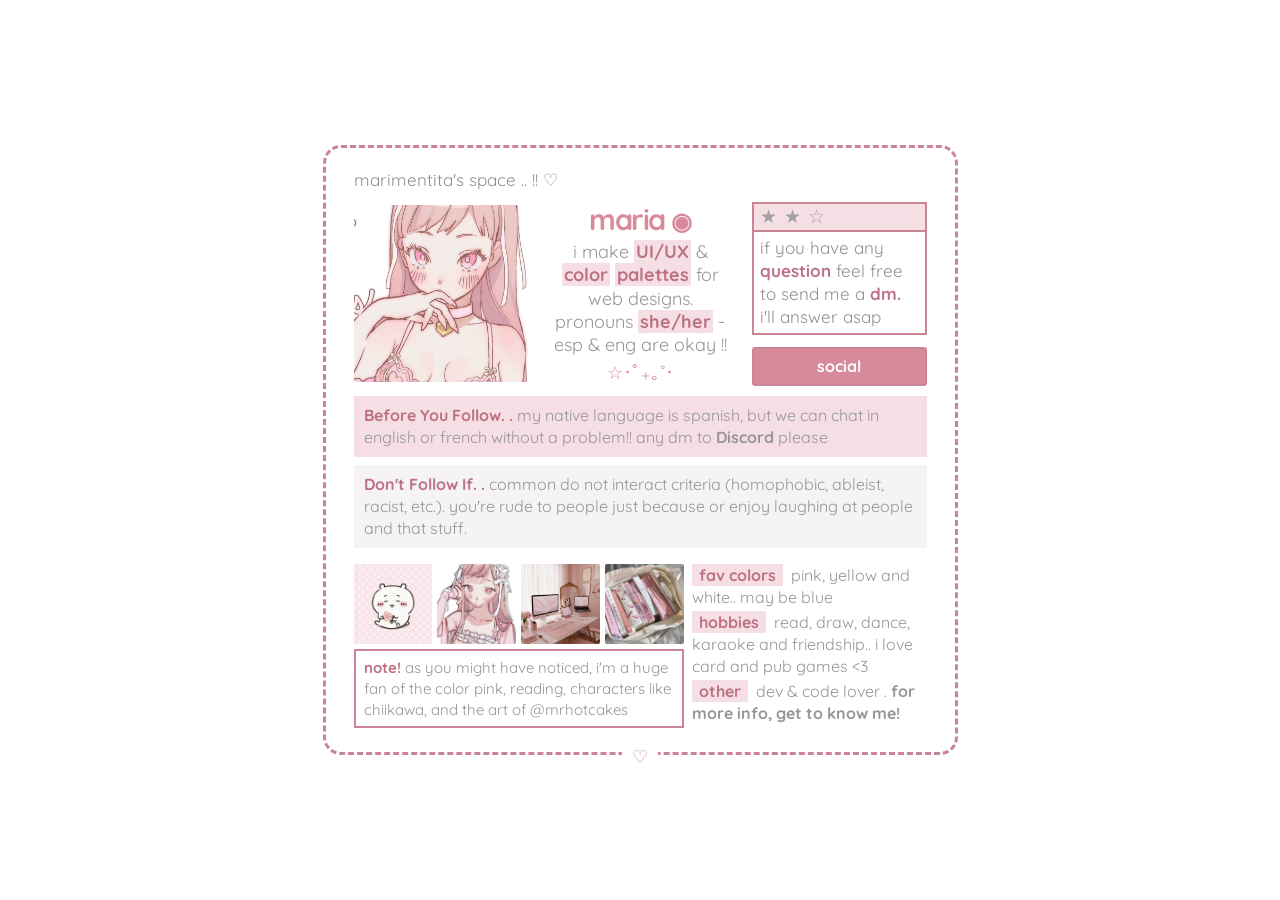
==== index.html @ 7410a906 "Add files via upload" ====
<!DOCTYPE html>
<html lang="es">
<head>
  <meta charset="UTF-8">
  <meta name="viewport" content="width=device-width, initial-scale=1.0">

  <title>maria's space</title>

  <link
    href="https://cdn.jsdelivr.net/npm/bootstrap@5.3.3/dist/css/bootstrap.min.css"
    rel="stylesheet"
  >

  <link
    rel="stylesheet"
    href="https://cdn.jsdelivr.net/npm/bootstrap-icons@1.11.3/font/bootstrap-icons.min.css"
  >

  <link
    rel="stylesheet"
    href="https://cdnjs.cloudflare.com/ajax/libs/font-awesome/6.5.2/css/all.min.css"
  >

  <link rel="preconnect" href="https://fonts.googleapis.com">
  <link rel="preconnect" href="https://fonts.gstatic.com" crossorigin>

  <link
    href="https://fonts.googleapis.com/css2?family=Quicksand:wght@400;500;600;700&display=swap"
    rel="stylesheet"
  >

  <link rel="stylesheet" href="style.css">
</head>

<body>

  <main class="page-wrapper">

    <section class="profile-card">

      <div class="page-title">
        marimentita's space .. !! ♡
      </div>

      <div class="row align-items-center g-4 intro-section">

        <div class="col-md-4">

          <img
            class="main-photo"
            src="img/1-img.jpg"
            alt="marimentita"
          >

        </div>


        <div class="col-md-4 text-center">

          <h1 class="username">
            maria <span>◉</span>
          </h1>

          <div class="intro-text">

            i make <strong>UI/UX</strong> & 
            <strong>color</strong> <strong>palettes</strong> for web designs.<br>
            pronouns <strong>she/her</strong> -<br>
            esp & eng are okay !!

          </div>

          <div class="symbols">
            ☆･ﾟ₊｡˚･
          </div>

        </div>


        <!-- CAJA -->
        <div class="col-md-4">

          <div class="question-box">

            <div class="stars">
              ★ ★ ☆
            </div>

            <div class="question-content">

              if you have any<br>
              <strong>question</strong> feel free<br>
              to send me a <strong>dm.</strong><br>
              i'll answer asap

            </div>

          </div>


          <a href="social.html" class="social-button">
            social
          </a>

        </div>

      </div>


      <div class="info-box light-pink">

        <span class="label">
          Before You Follow. .
        </span>

        my native language is spanish, but we can chat in 
        english or french without a problem!! any dm to <strong>Discord</strong> please

      </div>


      <div class="info-box gray-pink">

        <span class="label">
          Don't Follow If. .
        </span>

        common do not interact criteria
        (homophobic, ableist, racist, etc.). you're rude to people
        just because or enjoy laughing at people and that stuff.

      </div>


      <div class="row bottom-section g-2">

        <div class="col-lg-7">

          <div class="gallery">

            <img
              src="img/2-img.jpg"
              alt="chiikawa"
            >

            <img
              src="img/3-img.jpg"
              alt="mrhotcakes"
            >

            <img
              src="img/4-img.jpg"
              alt="pinkypc"
            >

            <img
              src="img/5-img.jpg"
              alt="books"
            >

          </div>


          <div class="note-box">

            <span class="label">
              note!
            </span>

            as you might have noticed, i'm a huge fan of the color pink, reading, 
            characters like chiikawa, and the art of @mrhotcakes

          </div>

        </div>


        <div class="col-lg-5">

          <div class="category-list">

            <div class="category-item">

              <span class="category-title">
                fav colors
              </span>

              pink, yellow and white..
              may be blue

            </div>


            <div class="category-item">

              <span class="category-title">
                hobbies
              </span>

              read, draw, dance,
              karaoke and friendship..
              i love card and pub games <3

            </div>


            <div class="category-item">

              <span class="category-title">
                other
              </span>

              dev & code lover . <strong> for more info, get to know me!</strong>

            </div>

          </div>

        </div>

      </div>


      <div class="bottom-symbol">
        ♡
      </div>

    </section>

  </main>


  <script src="script.js"></script>

</body>
</html>
---- style.css ----
:root {
  --pink: #d8899a;
  --pink-dark: #bd7184;

  --pink-light: #f5dfe4;
  --pink-soft: #faedf0;

  --pink-border: #cb8494;

  --text: #969696;
  --text-dark: #777777;

  --white: #ffffff;
}

* {
  box-sizing: border-box;
}

body {
  margin: 0;

  background: #ffffff;

  font-family: "Quicksand", sans-serif;

  color: var(--text);

  font-size: 16px;

  line-height: 1.45;
}

img {
  display: block;
  max-width: 100%;
}

.page-wrapper {
  min-height: 100vh;

  display: flex;

  justify-content: center;
  align-items: center;

  padding: 60px 20px;
}

.profile-card {
  position: relative;

  width: 100%;
  max-width: 635px;

  padding: 20px 28px 24px;

  background: white;

  border: 3px dashed var(--pink-border);

  border-radius: 18px;
}

.page-title {
  margin-bottom: 9px;

  color: #8f8f8f;

  font-size: 17px;
}

.intro-section {
  margin-bottom: 10px;
}

.main-photo {
  width: 100%;
  height: 177px;

  object-fit: cover;

  border-radius: 3px;
}

.username {
  margin: 0 0 3px;

  color: var(--pink);

  font-size: 29px;

  font-weight: 700;

  letter-spacing: -1.5px;
}

.username span {
  font-size: 24px;
}

.intro-text {
  font-size: 18px;
  line-height: 1.3;
}

.intro-text strong {
  color: var(--pink-dark);

  font-weight: 700;

  background: var(--pink-light);

  padding: 0 2px;
}

.symbols {
  margin-top: 3px;

  color: var(--pink);

  font-size: 18px;
}

.question-box {
  border: 2px solid var(--pink-border);

  background: white;
}

.stars {
  height: 28px;

  display: flex;
  align-items: center;

  padding: 0 6px;

  color: #a1a1a1;

  background: var(--pink-light);

  border-bottom: 2px solid var(--pink-border);

  font-size: 19px;

  letter-spacing: 1px;
}

.question-content {
  padding: 5px 6px 4px;

  color: #909090;

  font-size: 17px;

  line-height: 1.35;
}

.question-content strong {
  color: var(--pink-dark);
}

.social-button {
  display: block;

  width: 100%;

  margin-top: 12px;

  padding: 6px 10px;

  text-align: center;

  text-decoration: none;

  color: white;

  background: var(--pink);

  border: 2px solid var(--pink-border);

  border-radius: 3px;

  font-size: 16px;

  font-weight: 700;

  transition:
    background 0.2s ease,
    transform 0.2s ease;
}

.social-button:hover {
  color: white;

  background: var(--pink-dark);

  transform: translateY(-2px);
}

.info-box {
  padding: 8px 10px;

  margin-top: 8px;

  font-size: 16px;

  line-height: 1.4;
}

.light-pink {
  background: var(--pink-light);
}

.gray-pink {
  background: #f6f3f4;
}

.label {
  color: var(--pink-dark);

  font-weight: 700;
}

.bottom-section {
  margin-top: 8px;
}

.gallery {
  display: grid;

  grid-template-columns: repeat(4, 1fr);

  gap: 5px;

  margin-bottom: 5px;
}

.gallery img {
  width: 100%;
  height: 80px;

  object-fit: cover;

  border-radius: 2px;

  transition:
    transform 0.25s ease,
    opacity 0.25s ease;
}

.gallery img:hover {
  transform: scale(1.03);
  opacity: 0.9;
}

.note-box {
  padding: 6px 8px;

  border: 2px solid var(--pink-border);

  font-size: 15px;

  line-height: 1.4;
}

.category-list {
  font-size: 16px;

  line-height: 1.4;
}

.category-item {
  margin-bottom: 2px;
}

.category-title {
  display: inline-block;

  padding: 0 7px;

  margin-right: 4px;

  color: var(--pink-dark);

  font-weight: 700;

  background: var(--pink-light);
}

.bottom-symbol {
  position: absolute;

  left: 50%;
  bottom: -18px;

  transform: translateX(-50%);

  padding: 0 10px;

  color: var(--pink);

  background: white;

  font-size: 18px;
}

.social-page {
  padding-bottom: 28px;
}

.social-header {
  text-align: center;

  margin-bottom: 18px;
}

.social-header .username {
  font-size: 26px;
}

.social-header p {
  margin: 0;

  font-size: 15px;

  color: #999;
}

.social-grid {
  row-gap: 8px;
}

.social-card {
  height: 70px;

  display: flex;

  flex-direction: column;

  justify-content: center;

  align-items: center;

  gap: 4px;

  text-decoration: none;

  color: var(--pink);

  background: var(--pink-soft);

  border: 2px solid transparent;

  border-radius: 5px;

  transition:
    transform 0.2s ease,
    background 0.2s ease,
    border 0.2s ease;
}

.social-card i {
  font-size: 22px;
}

.social-card span {
  font-size: 12px;

  font-weight: 600;

  color: var(--pink-dark);
}

.social-card:hover {
  color: var(--pink-dark);

  background: var(--pink-light);

  border-color: var(--pink-border);

  transform: translateY(-3px);
}

.social-card:hover span {
  color: var(--pink-dark);
}


.back-button {
  display: block;

  width: 100%;

  margin-top: 17px;

  padding: 7px;

  text-align: center;

  text-decoration: none;

  color: var(--pink-dark);

  border: 2px solid var(--pink-border);

  background: white;

  border-radius: 3px;

  font-size: 15px;

  font-weight: 600;

  transition:
    background 0.2s ease,
    color 0.2s ease;
}

.back-button:hover {
  color: white;

  background: var(--pink);
}

@media (max-width: 767px) {

  .page-wrapper {
    padding: 25px 12px;
  }

  .profile-card {
    padding: 16px;

    border-radius: 14px;
  }

  .main-photo {
    height: 250px;
  }

  .username {
    margin-top: 10px;
  }

  .question-box {
    margin-top: 10px;
  }

  .gallery {
    grid-template-columns: repeat(2, 1fr);
  }

  .gallery img {
    height: 120px;
  }

  .intro-text {
    font-size: 16px;
  }

  .info-box,
  .category-list,
  .note-box {
    font-size: 14px;
  }

  .social-card {
    height: 75px;
  }
}
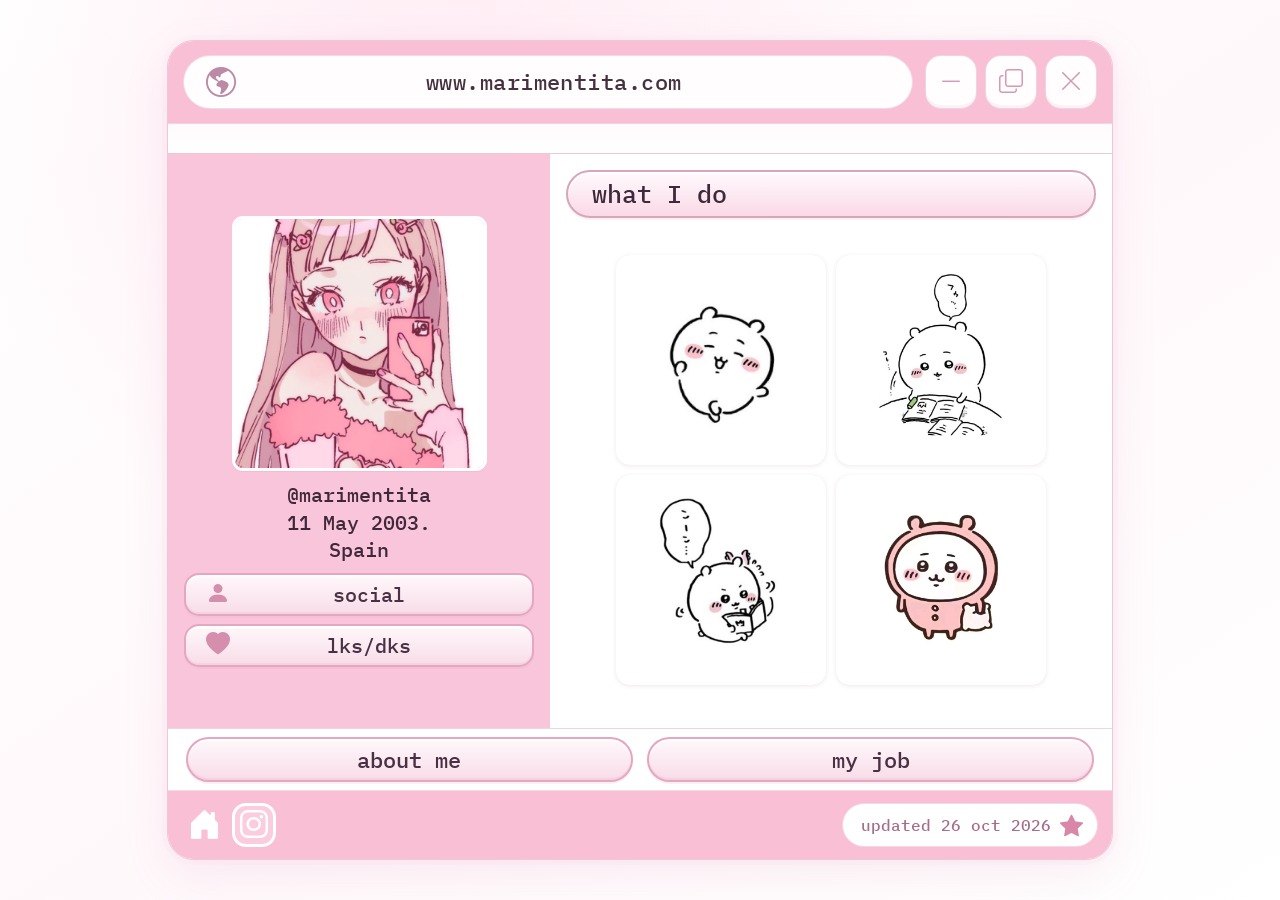
==== commit 3c5a39a4: "Add files via upload" ====
--- a/index.html
+++ b/index.html
@@ -1,236 +1,256 @@
-<!DOCTYPE html>
-<html lang="es">
-<head>
-  <meta charset="UTF-8">
-  <meta name="viewport" content="width=device-width, initial-scale=1.0">
-
-  <title>maria's space</title>
-
-  <link
-    href="https://cdn.jsdelivr.net/npm/bootstrap@5.3.3/dist/css/bootstrap.min.css"
-    rel="stylesheet"
-  >
-
-  <link
-    rel="stylesheet"
-    href="https://cdn.jsdelivr.net/npm/bootstrap-icons@1.11.3/font/bootstrap-icons.min.css"
-  >
-
-  <link
-    rel="stylesheet"
-    href="https://cdnjs.cloudflare.com/ajax/libs/font-awesome/6.5.2/css/all.min.css"
-  >
-
-  <link rel="preconnect" href="https://fonts.googleapis.com">
-  <link rel="preconnect" href="https://fonts.gstatic.com" crossorigin>
-
-  <link
-    href="https://fonts.googleapis.com/css2?family=Quicksand:wght@400;500;600;700&display=swap"
-    rel="stylesheet"
-  >
-
-  <link rel="stylesheet" href="style.css">
-</head>
-
-<body>
-
-  <main class="page-wrapper">
-
-    <section class="profile-card">
-
-      <div class="page-title">
-        marimentita's space .. !! ♡
-      </div>
-
-      <div class="row align-items-center g-4 intro-section">
-
-        <div class="col-md-4">
-
-          <img
-            class="main-photo"
-            src="img/1-img.jpg"
-            alt="marimentita"
-          >
-
-        </div>
-
-
-        <div class="col-md-4 text-center">
-
-          <h1 class="username">
-            maria <span>◉</span>
-          </h1>
-
-          <div class="intro-text">
-
-            i make <strong>UI/UX</strong> & 
-            <strong>color</strong> <strong>palettes</strong> for web designs.<br>
-            pronouns <strong>she/her</strong> -<br>
-            esp & eng are okay !!
-
-          </div>
-
-          <div class="symbols">
-            ☆･ﾟ₊｡˚･
-          </div>
-
-        </div>
-
-
-        <!-- CAJA -->
-        <div class="col-md-4">
-
-          <div class="question-box">
-
-            <div class="stars">
-              ★ ★ ☆
-            </div>
-
-            <div class="question-content">
-
-              if you have any<br>
-              <strong>question</strong> feel free<br>
-              to send me a <strong>dm.</strong><br>
-              i'll answer asap
-
-            </div>
-
-          </div>
-
-
-          <a href="social.html" class="social-button">
-            social
-          </a>
-
-        </div>
-
-      </div>
-
-
-      <div class="info-box light-pink">
-
-        <span class="label">
-          Before You Follow. .
-        </span>
-
-        my native language is spanish, but we can chat in 
-        english or french without a problem!! any dm to <strong>Discord</strong> please
-
-      </div>
-
-
-      <div class="info-box gray-pink">
-
-        <span class="label">
-          Don't Follow If. .
-        </span>
-
-        common do not interact criteria
-        (homophobic, ableist, racist, etc.). you're rude to people
-        just because or enjoy laughing at people and that stuff.
-
-      </div>
-
-
-      <div class="row bottom-section g-2">
-
-        <div class="col-lg-7">
-
-          <div class="gallery">
-
-            <img
-              src="img/2-img.jpg"
-              alt="chiikawa"
-            >
-
-            <img
-              src="img/3-img.jpg"
-              alt="mrhotcakes"
-            >
-
-            <img
-              src="img/4-img.jpg"
-              alt="pinkypc"
-            >
-
-            <img
-              src="img/5-img.jpg"
-              alt="books"
-            >
-
-          </div>
-
-
-          <div class="note-box">
-
-            <span class="label">
-              note!
-            </span>
-
-            as you might have noticed, i'm a huge fan of the color pink, reading, 
-            characters like chiikawa, and the art of @mrhotcakes
-
-          </div>
-
-        </div>
-
-
-        <div class="col-lg-5">
-
-          <div class="category-list">
-
-            <div class="category-item">
-
-              <span class="category-title">
-                fav colors
-              </span>
-
-              pink, yellow and white..
-              may be blue
-
-            </div>
-
-
-            <div class="category-item">
-
-              <span class="category-title">
-                hobbies
-              </span>
-
-              read, draw, dance,
-              karaoke and friendship..
-              i love card and pub games <3
-
-            </div>
-
-
-            <div class="category-item">
-
-              <span class="category-title">
-                other
-              </span>
-
-              dev & code lover . <strong> for more info, get to know me!</strong>
-
-            </div>
-
-          </div>
-
-        </div>
-
-      </div>
-
-
-      <div class="bottom-symbol">
-        ♡
-      </div>
-
-    </section>
-
-  </main>
-
-
-  <script src="script.js"></script>
-
-</body>
-</html>+
+<!doctype html>
+<html lang="es">
+<head>
+  <meta charset="utf-8">
+  <meta name="viewport" content="width=device-width, initial-scale=1">
+  <meta name="theme-color" content="#f8bfd5">
+
+  <title>marimentita's web</title>
+
+  <link href="https://cdn.jsdelivr.net/npm/bootstrap@5.3.3/dist/css/bootstrap.min.css" rel="stylesheet">
+
+  <link href="https://cdn.jsdelivr.net/npm/bootstrap-icons@1.11.3/font/bootstrap-icons.min.css" rel="stylesheet">
+  <link href="https://cdnjs.cloudflare.com/ajax/libs/font-awesome/6.5.2/css/all.min.css" rel="stylesheet">
+
+  <link rel="preconnect" href="https://fonts.googleapis.com">
+  <link rel="preconnect" href="https://fonts.gstatic.com" crossorigin>
+  <link href="https://fonts.googleapis.com/css2?family=IBM+Plex+Mono:wght@400;500;600&family=Nunito:wght@400;500;600;700&display=swap" rel="stylesheet">
+
+  <link rel="stylesheet" href="./styles.css">
+</head>
+
+<body>
+
+  <main class="site-shell">
+
+    <!-- Barra del navegador -->
+    <header class="browser-bar">
+
+      <div class="address-pill">
+        <span class="globe-mark">
+          <i class="bi bi-globe-americas"></i>
+        </span>
+
+        <span class="address-text">www.marimentita.com</span>
+      </div>
+
+      <div class="window-actions">
+
+        <button class="window-btn" type="button"
+          aria-label="Minimizar" data-window-action="minimize">
+          <i class="bi bi-dash-lg"></i>
+        </button>
+
+        <button class="window-btn" type="button"
+          aria-label="Restaurar" data-window-action="restore">
+          <i class="bi bi-copy"></i>
+        </button>
+
+        <button class="window-btn" type="button"
+          aria-label="Cerrar" data-window-action="close">
+          <i class="bi bi-x-lg"></i>
+        </button>
+
+      </div>
+    </header>
+
+    <div class="browser-blank"></div>
+
+    <!-- Contenido principal -->
+    <section class="main-layout">
+
+      <!-- Perfil -->
+      <aside class="profile-panel">
+
+        <img
+          class="profile-photo"
+          src="./assets/portrait.jpg"
+          alt="marimentita's pfp"
+        >
+
+        <div class="profile-caption">
+          <div class="handle">@marimentita</div>
+          <div>11 May 2003.</div>
+          <div>Spain</div>
+        </div>
+
+        <div class="profile-actions">
+
+          <button class="soft-button profile-button"
+            id="socialButton" type="button">
+            <i class="bi bi-person-fill"></i>
+            <span>social</span>
+          </button>
+
+          <button class="soft-button profile-button"
+            id="likesButton" type="button">
+            <i class="bi bi-heart-fill"></i>
+            <span>lks/dks</span>
+          </button>
+
+        </div>
+      </aside>
+
+      <!-- Panel dinámico -->
+      <section class="content-panel" aria-live="polite">
+
+        <h1 class="section-title" id="sectionTitle">
+          what I do
+        </h1>
+
+        <div class="content-area" id="contentArea">
+
+          <div class="activity-grid" id="activityGrid">
+
+            <a class="activity-card"
+              href="https://www.youtube.com/@marimentita"
+              target="_blank" rel="noopener noreferrer"
+              aria-label="Cantar">
+
+              <img src="./assets/singing.jpg" alt="Cantar">
+
+              <span class="activity-label">
+                singing
+                <i class="bi bi-box-arrow-up-right"></i>
+              </span>
+            </a>
+
+            <a class="activity-card"
+              href="https://www.instagram.com/marimentitart/"
+              target="_blank" rel="noopener noreferrer"
+              aria-label="Dibujar">
+
+              <img src="./assets/drawing.jpg" alt="Dibujar">
+
+              <span class="activity-label">
+                drawing
+                <i class="bi bi-box-arrow-up-right"></i>
+              </span>
+            </a>
+
+            <a class="activity-card"
+              href="https://mistbook.app/u/marimentita"
+              target="_blank" rel="noopener noreferrer"
+              aria-label="Leer">
+
+              <img src="./assets/reading.jpg" alt="Leer">
+
+              <span class="activity-label">
+                reading
+                <i class="bi bi-box-arrow-up-right"></i>
+              </span>
+            </a>
+
+            <a class="activity-card"
+              href="https://www.instagram.com/cosmentita/"
+              target="_blank" rel="noopener noreferrer"
+              aria-label="Cosplay">
+
+              <img src="./assets/cosplay.jpg" alt="Cosplay">
+
+              <span class="activity-label">
+                cosplay
+                <i class="bi bi-box-arrow-up-right"></i>
+              </span>
+            </a>
+
+          </div>
+        </div>
+
+      </section>
+
+    </section>
+
+    <!-- Navegación inferior -->
+    <nav class="section-nav">
+
+      <button class="soft-button nav-button"
+        id="aboutButton" type="button">
+        about me
+      </button>
+
+      <button class="soft-button nav-button"
+        id="jobButton" type="button">
+        my job
+      </button>
+
+    </nav>
+
+    <!-- Pie de página -->
+    <footer class="site-footer">
+
+      <div class="footer-icons">
+
+        <button class="footer-icon home-icon"
+          id="homeButton" type="button"
+          aria-label="Volver al inicio">
+          <i class="bi bi-house-door-fill"></i>
+        </button>
+
+        <a class="footer-icon instagram-icon"
+          href="https://www.instagram.com/marimentita/"
+          target="_blank" rel="noopener noreferrer"
+          aria-label="Instagram de marimentita">
+          <i class="bi bi-instagram"></i>
+        </a>
+
+      </div>
+
+      <div class="updated-pill">
+        <span>updated 26 oct 2026</span>
+        <i class="bi bi-star-fill"></i>
+      </div>
+
+    </footer>
+
+  </main>
+
+  <!-- Modal rosa de lks/dks -->
+  <div class="modal fade pink-modal"
+    id="likesModal" tabindex="-1"
+    aria-labelledby="likesModalTitle"
+    aria-hidden="true">
+
+    <div class="modal-dialog modal-dialog-centered">
+      <div class="modal-content">
+
+        <div class="modal-header">
+
+          <span class="modal-heart">
+            <i class="bi bi-heart-fill"></i>
+          </span>
+
+          <h2 class="modal-title" id="likesModalTitle">
+            a little about my likes
+          </h2>
+
+          <button type="button"
+            class="btn-close pink-close"
+            data-bs-dismiss="modal"
+            aria-label="Cerrar">
+          </button>
+
+        </div>
+
+        <div class="modal-body">
+          Me encanta leer, dibujar, bailar y cantar.
+          Soy activa en redes sociales y...
+          ¡Se podría decir que soy una chica muy creativa!
+          Además, soy muy fan de chiikawa &lt;3
+        </div>
+
+        <div class="modal-footer">
+          ♡ get to know me for more ♡
+        </div>
+
+      </div>
+    </div>
+  </div>
+
+  <script src="https://cdn.jsdelivr.net/npm/bootstrap@5.3.3/dist/js/bootstrap.bundle.min.js"></script>
+
+  <script src="./script.js"></script>
+
+</body>
+</html>
--- a/styles.css
+++ b/styles.css
@@ -0,0 +1,1143 @@
+
+:root {
+  --pink: #f8bfd5;
+  --pink-deep: #d78fae;
+  --pink-mid: #e9a9c3;
+  --pink-light: #fff1f7;
+  --ink: #382735;
+  --line: #edc7d7;
+  --mono: "IBM Plex Mono", "Courier New", monospace;
+  --body: "Nunito", sans-serif;
+}
+
+* {
+  box-sizing: border-box;
+}
+
+html {
+  min-height: 100%;
+}
+
+body {
+  min-height: 100vh;
+  margin: 0;
+  padding: 18px;
+  display: flex;
+  align-items: center;
+  justify-content: center;
+  color: var(--ink);
+  font-family: var(--body);
+
+  background:
+    radial-gradient(
+      ellipse at 35% 13%,
+      rgba(255, 222, 236, .58),
+      transparent 42%
+    ),
+    linear-gradient(
+      145deg,
+      #fff 0%,
+      #fff8fb 54%,
+      #fff 100%
+    );
+}
+
+button,
+a {
+  -webkit-tap-highlight-color: transparent;
+}
+
+button {
+  font-family: inherit;
+}
+
+
+
+/* VENTANA PRINCIPAL */
+
+.site-shell {
+  width: min(100%, 1040px);
+  overflow: hidden;
+  border: 1px solid rgba(224, 154, 185, .55);
+  border-radius: 27px;
+  background: #fff;
+
+  box-shadow:
+    0 15px 45px rgba(209, 127, 162, .12),
+    0 0 0 5px rgba(255, 226, 238, .2);
+}
+
+
+
+/* BARRA DEL NAVEGADOR */
+
+.browser-bar {
+  min-height: 82px;
+  padding: 12px 15px;
+  display: flex;
+  align-items: center;
+  gap: 12px;
+  background: var(--pink);
+}
+
+.address-pill {
+  flex: 1;
+  min-width: 0;
+  height: 54px;
+  padding: 0 22px;
+
+  display: flex;
+  align-items: center;
+
+  border: 1px solid rgba(229, 182, 203, .5);
+  border-radius: 40px;
+
+  background: rgba(255, 255, 255, .97);
+  color: #46323f;
+
+  font: 500 clamp(14px, 1.8vw, 22px)/1 var(--mono);
+  letter-spacing: .02em;
+}
+
+.globe-mark {
+  display: inline-flex;
+  align-items: center;
+  margin-right: 16px;
+  color: #bd8aa5;
+  font-size: 30px;
+  line-height: 1;
+}
+
+.address-text {
+  margin: auto;
+  padding-right: 35px;
+}
+
+.window-actions {
+  display: flex;
+  flex-shrink: 0;
+  gap: 8px;
+}
+
+.window-btn {
+  width: 52px;
+  height: 54px;
+
+  display: grid;
+  place-items: center;
+
+  border: 1px solid rgba(233, 190, 210, .65);
+  border-radius: 16px;
+
+  background: #fffdfd;
+  color: #d69bb4;
+
+  font-size: 24px;
+
+  box-shadow: inset 0 -3px 0 rgba(236, 205, 218, .24);
+
+  transition:
+    transform .14s ease,
+    background .14s ease,
+    box-shadow .14s ease;
+}
+
+.window-btn:hover {
+  background: #fff3f8;
+}
+
+.window-btn:active,
+.window-btn.is-clicked {
+  transform: translateY(3px) scale(.94);
+  box-shadow: inset 0 3px 6px rgba(186, 112, 146, .18);
+  background: #fce1ec;
+}
+
+.window-btn.is-clicked {
+  animation: buttonTap .24s ease-out;
+}
+
+@keyframes buttonTap {
+  0% {
+    transform: scale(1);
+  }
+
+  45% {
+    transform: scale(.88) translateY(3px);
+  }
+
+  100% {
+    transform: scale(1);
+  }
+}
+
+.browser-blank {
+  height: 31px;
+  flex: 0 0 31px;
+
+  border-top: 1px solid #f1d6e2;
+  border-bottom: 1px solid #ebc7d7;
+
+  background: linear-gradient(#fffafd, #fff);
+}
+
+
+
+/* DISTRIBUCIÓN PRINCIPAL */
+
+.main-layout {
+  display: grid;
+  grid-template-columns: 40.5% 59.5%;
+
+  min-height: 0;
+  flex: 1 1 auto;
+
+  border-bottom: 1px solid #f0d5e1;
+}
+
+
+
+
+/* PERFIL IZQUIERDO */
+
+.profile-panel {
+  min-width: 0;
+  min-height: 0;
+
+  padding: 16px;
+
+  display: flex;
+  flex-direction: column;
+  align-items: center;
+  justify-content: center;
+
+  background: #f9c5da;
+}
+
+.profile-photo {
+  display: block;
+  flex: 0 0 auto;
+
+  width: min(100%, 255px, 30vh);
+  max-height: 30vh;
+
+  aspect-ratio: 1 / 1;
+  object-fit: cover;
+  object-position: center;
+
+  border: 3px solid #fff;
+  border-radius: 11px;
+
+  box-shadow: 0 1px 0 rgba(204, 135, 166, .15);
+}
+
+.profile-caption {
+  width: 100%;
+  flex: 0 0 auto;
+
+  margin: 10px 0;
+
+  text-align: center;
+  color: #3f283a;
+
+  font: 500 clamp(14px, 1.65vw, 20px)/1.35 var(--mono);
+}
+
+.profile-caption .handle {
+  margin-bottom: 1px;
+}
+
+/* Botones social y lks/dks */
+
+.profile-actions {
+  flex: 0 0 auto;
+  width: 100%;
+
+  display: grid;
+  gap: 8px;
+
+  margin-top: 0;
+}
+
+.soft-button {
+  border: 2px solid #e5a7c0;
+  border-radius: 15px;
+
+  color: #493044;
+  background: linear-gradient(180deg, #fff8fb, #f8dce8 100%);
+
+  box-shadow:
+    inset 0 2px 0 rgba(255, 255, 255, .95),
+    inset 0 -2px 0 rgba(216, 151, 178, .16),
+    0 2px 0 rgba(226, 164, 190, .18);
+
+  font: 500 clamp(15px, 1.65vw, 20px)/1.15 var(--mono);
+
+  transition:
+    transform .14s ease,
+    box-shadow .14s ease,
+    filter .14s ease;
+}
+
+.soft-button:hover {
+  filter: brightness(1.025);
+
+  box-shadow:
+    inset 0 2px 0 #fff,
+    0 4px 9px rgba(198, 115, 153, .14);
+}
+
+.soft-button:active {
+  transform: translateY(2px);
+  box-shadow: inset 0 2px 5px rgba(175, 101, 137, .18);
+}
+
+.profile-button {
+  position: relative;
+
+  display: flex;
+  align-items: center;
+  justify-content: center;
+
+  width: 100%;
+  min-height: 43px;
+}
+
+.profile-button i {
+  position: absolute;
+  left: 20px;
+
+  color: #d58eac;
+  font-size: 24px;
+}
+
+.profile-button span {
+  padding-left: 20px;
+}
+
+
+
+
+/* PANEL DERECHO */
+
+.content-panel {
+  display: flex;
+  flex-direction: column;
+
+  min-width: 0;
+  min-height: 0;
+
+  padding: 16px;
+  background: #fff;
+}
+
+.section-title {
+  min-width: 0;
+  min-height: 48px;
+  flex: 0 0 48px;
+
+  margin: 0 0 10px;
+  padding: 10px 24px;
+
+  display: flex;
+  align-items: center;
+
+  border: 2px solid #d7a6bb;
+  border-radius: 42px;
+
+  color: #3f293c;
+
+  background: linear-gradient(
+    180deg,
+    #fffafd 0%,
+    #fad9e7 100%
+  );
+
+  box-shadow:
+    inset 0 2px 2px rgba(255, 255, 255, .95),
+    0 2px 0 rgba(226, 186, 204, .2);
+
+  font: 500 clamp(17px, 2vw, 25px)/1.2 var(--mono);
+
+  overflow-wrap: anywhere;
+}
+
+.content-area {
+  flex: 1 1 auto;
+  min-height: 0;
+
+  display: flex;
+  align-items: center;
+  justify-content: center;
+}
+
+
+
+
+/* CUATRO IMÁGENES */
+
+.activity-grid {
+  width: min(100%, 430px);
+  height: 100%;
+  max-height: 430px;
+  min-height: 0;
+
+  margin: auto;
+
+  display: grid;
+  grid-template-columns: repeat(2, minmax(0, 1fr));
+  grid-template-rows: repeat(2, minmax(0, 1fr));
+
+  gap: 10px;
+}
+
+.activity-card {
+  position: relative;
+  display: block;
+
+  min-width: 0;
+  min-height: 0;
+
+  border-radius: 14px;
+  overflow: hidden;
+
+  background: #f9dce8;
+
+  box-shadow: 0 1px 4px rgba(150, 91, 119, .14);
+
+  transform: translateZ(0);
+}
+
+.activity-card img {
+  width: 100%;
+  height: 100%;
+
+  display: block;
+  object-fit: cover;
+
+  transition:
+    transform .35s ease,
+    filter .3s ease;
+}
+
+.activity-card:hover img {
+  transform: scale(1.045);
+  filter: saturate(1.04);
+}
+
+.activity-label {
+  position: absolute;
+  inset: auto 0 0;
+
+  display: flex;
+  justify-content: space-between;
+  align-items: center;
+
+  padding: 9px 12px;
+
+  color: #fff;
+  font: 500 11px var(--mono);
+
+  opacity: 0;
+
+  background: linear-gradient(
+    transparent,
+    rgba(58, 25, 44, .68)
+  );
+
+  transition: opacity .2s ease;
+}
+
+.activity-card:hover .activity-label,
+.activity-card:focus-visible .activity-label {
+  opacity: 1;
+}
+
+
+
+/* REDES SOCIALES */
+
+.social-grid {
+  width: min(100%, 430px);
+  height: 100%;
+  max-height: 430px;
+  min-height: 0;
+
+  margin: auto;
+
+  display: grid;
+  grid-template-columns: repeat(4, minmax(0, 1fr));
+  grid-template-rows: repeat(4, minmax(0, 1fr));
+
+  gap: 8px;
+}
+
+.social-tile {
+  min-width: 0;
+  min-height: 0;
+
+  display: flex;
+  flex-direction: column;
+  align-items: center;
+  justify-content: center;
+
+  gap: 5px;
+
+  border: 1.5px solid #ebc0d2;
+  border-radius: 12px;
+
+  color: #bf7d9d;
+  text-decoration: none;
+
+  background: linear-gradient(145deg, #fff, #fbe5ef);
+
+  box-shadow:
+    inset 0 2px 0 #fff,
+    0 2px 4px rgba(210, 141, 171, .1);
+
+  transition:
+    transform .16s ease,
+    color .16s ease,
+    background .16s ease,
+    box-shadow .16s ease;
+}
+
+.social-tile i {
+  font-size: clamp(18px, 2vw, 27px);
+}
+
+.social-tile span {
+  font: 500 clamp(7px, .85vw, 10px)/1.1 var(--mono);
+  text-align: center;
+  overflow-wrap: anywhere;
+}
+
+.social-tile:hover {
+  transform: translateY(-2px);
+  color: #9e5679;
+  background: #ffedf5;
+
+  box-shadow: 0 7px 13px rgba(201, 121, 157, .17);
+}
+
+
+
+/* ABOUT ME */
+
+.about-copy {
+  flex: 1 1 auto;
+  width: 100%;
+
+  min-height: 0;
+  max-height: 100%;
+
+  padding: clamp(16px, 2vw, 26px);
+
+  display: flex;
+  align-items: center;
+  overflow: auto;
+
+  border: 2px solid #f0ccdc;
+  border-radius: 19px;
+
+  background: linear-gradient(150deg, #fff9fc, #fff 72%);
+  color: #a85f82;
+
+  font: 500 clamp(14px, 1.6vw, 19px)/1.65 var(--mono);
+
+  box-shadow: inset 0 0 28px rgba(251, 220, 234, .36);
+}
+
+.about-copy p {
+  margin: 0;
+}
+
+.about-copy .sparkle {
+  color: #d889a9;
+}
+
+
+
+/* BOTONES INFERIORES */
+
+.section-nav {
+  flex: 0 0 62px;
+  min-height: 62px;
+
+  display: grid;
+  grid-template-columns: 1fr 1fr;
+  gap: 14px;
+
+  padding: 8px 18px;
+
+  background: #fff;
+  border-bottom: 1px solid #f3dce6;
+}
+
+.nav-button {
+  min-width: 0;
+  min-height: 44px;
+
+  border-radius: 32px;
+  font-size: clamp(15px, 1.8vw, 22px);
+}
+
+
+
+
+/* PIE DE PÁGINA */
+
+.site-footer {
+  flex: 0 0 68px;
+  min-height: 68px;
+
+  padding: 9px 14px;
+
+  display: flex;
+  align-items: center;
+  justify-content: space-between;
+  gap: 12px;
+
+  background: var(--pink);
+}
+
+.footer-icons {
+  display: flex;
+  align-items: center;
+  gap: 8px;
+}
+
+.footer-icon {
+  width: 42px;
+  height: 42px;
+
+  border: 0;
+
+  display: inline-grid;
+  place-items: center;
+
+  color: #fff;
+  text-decoration: none;
+  font-size: 33px;
+  line-height: 1;
+
+  background: transparent;
+
+  transition: transform .15s ease, opacity .15s ease;
+}
+
+.footer-icon:hover {
+  color: #fff;
+  transform: translateY(-2px) scale(1.04);
+}
+
+.footer-icon:active {
+  transform: scale(.91);
+}
+
+.instagram-icon {
+  width: 44px;
+  height: 44px;
+
+  border: 3px solid #fff;
+  border-radius: 14px;
+
+  font-size: 28px;
+  background: rgba(255, 255, 255, .2);
+}
+
+.updated-pill {
+  min-width: 0;
+
+  padding: 7px 14px 7px 18px;
+
+  display: flex;
+  align-items: center;
+  gap: 9px;
+
+  border: 1px solid rgba(237, 190, 210, .6);
+  border-radius: 40px;
+
+  color: #a66e8b;
+  background: #fff;
+
+  font: 500 clamp(10px, 1.3vw, 16px)/1.25 var(--mono);
+  white-space: nowrap;
+}
+
+.updated-pill i {
+  color: #d887a8;
+  font-size: 23px;
+}
+
+
+
+/* MODAL */
+
+.pink-modal .modal-dialog {
+  max-width: 510px;
+}
+
+.pink-modal .modal-content {
+  overflow: hidden;
+
+  border: 2px solid #e9b2c9;
+  border-radius: 24px;
+
+  color: #b76b8e;
+
+  background: linear-gradient(
+    155deg,
+    #fff9fc,
+    #fff 60%,
+    #fff0f6
+  );
+
+  box-shadow: 0 18px 55px rgba(151, 75, 112, .22);
+}
+
+.pink-modal .modal-header {
+  padding: 18px 22px;
+  gap: 12px;
+
+  border-bottom: 1px solid #f1d5e1;
+  background: #fbddeb;
+}
+
+.pink-modal .modal-title {
+  flex: 1;
+  font: 500 clamp(14px, 2vw, 20px) var(--mono);
+}
+
+.modal-heart {
+  color: #d783a5;
+  font-size: 24px;
+}
+
+.pink-modal .modal-body {
+  padding: 26px;
+
+  color: #b5688b;
+  font: 600 17px/1.8 var(--body);
+}
+
+.pink-modal .modal-footer {
+  justify-content: center;
+  padding: 12px;
+
+  border-top: 1px solid #f1d5e1;
+
+  color: #d18aa8;
+  background: #fff5f9;
+
+  font: 500 12px var(--mono);
+}
+
+.pink-close {
+  filter: sepia(.3) saturate(1.4);
+}
+
+
+
+
+/* VENTANA DE TAMAÑO FIJO */
+
+@media (min-width: 781px) {
+  html,
+  body {
+    height: 100%;
+  }
+
+  body {
+    height: 100svh;
+    min-height: 0;
+
+    overflow: hidden;
+    padding: 12px;
+  }
+
+  .site-shell {
+    width: min(960px, calc((100svh - 24px) * 1.08), 100%);
+
+    height: min(820px, calc(100svh - 24px));
+    max-height: calc(100svh - 24px);
+
+    display: flex;
+    flex-direction: column;
+  }
+}
+
+/* Ordenadores con poca altura */
+@media (min-width: 781px) and (max-height: 740px) {
+  .browser-bar {
+    min-height: 64px;
+    padding: 8px 12px;
+  }
+
+  .address-pill {
+    height: 46px;
+  }
+
+  .window-btn {
+    width: 44px;
+    height: 46px;
+    font-size: 21px;
+  }
+
+  .browser-blank {
+    height: 22px;
+    flex-basis: 22px;
+  }
+
+  .section-nav {
+    flex-basis: 54px;
+    min-height: 54px;
+    padding: 6px 14px;
+  }
+
+  .site-footer {
+    flex-basis: 56px;
+    min-height: 56px;
+    padding: 6px 12px;
+  }
+
+  .profile-panel {
+    padding: 10px;
+  }
+
+  .profile-photo {
+    width: min(100%, 210px, 27vh);
+    max-height: 27vh;
+  }
+
+  .profile-caption {
+    margin: 7px 0;
+    font-size: clamp(13px, 1.5vw, 17px);
+  }
+
+  .profile-button {
+    min-height: 37px;
+  }
+
+  .profile-button i {
+    font-size: 21px;
+  }
+
+  .content-panel {
+    padding: 11px;
+  }
+
+  .section-title {
+    min-height: 42px;
+    flex-basis: 42px;
+    margin-bottom: 7px;
+    padding: 8px 18px;
+  }
+
+  .activity-grid,
+  .social-grid {
+    max-height: 100%;
+  }
+}
+
+
+
+
+/* RESPONSIVE */
+
+@media (max-width: 780px) {
+  body {
+    height: auto;
+    min-height: 100vh;
+
+    padding: 12px;
+    align-items: flex-start;
+
+    overflow-x: hidden;
+    overflow-y: auto;
+  }
+
+  .site-shell {
+    width: 100%;
+    height: auto;
+    max-height: none;
+
+    border-radius: 22px;
+  }
+
+  .browser-bar {
+    min-height: 72px;
+    padding: 10px;
+    gap: 8px;
+  }
+
+  .address-pill {
+    height: 48px;
+    padding: 0 12px;
+  }
+
+  .globe-mark {
+    margin-right: 8px;
+    font-size: 24px;
+  }
+
+  .address-text {
+    padding-right: 12px;
+  }
+
+  .window-actions {
+    gap: 4px;
+  }
+
+  .window-btn {
+    width: 39px;
+    height: 43px;
+    border-radius: 12px;
+    font-size: 19px;
+  }
+
+  .browser-blank {
+    height: 25px;
+    flex-basis: 25px;
+  }
+
+  .main-layout {
+    flex: initial;
+    grid-template-columns: minmax(0, 1fr);
+  }
+
+  .profile-panel {
+    padding: 16px;
+
+    display: grid;
+    grid-template-columns: minmax(110px, 36%) minmax(0, 1fr);
+
+    column-gap: 15px;
+    align-items: center;
+  }
+
+  .profile-photo {
+    grid-row: span 2;
+
+    width: 100%;
+    max-height: none;
+    max-width: 210px;
+  }
+
+  .profile-caption {
+    margin: 0 0 10px;
+    font-size: clamp(14px, 2.5vw, 19px);
+  }
+
+  .profile-actions {
+    gap: 7px;
+  }
+
+  .profile-button {
+    min-height: 42px;
+    font-size: clamp(14px, 2.4vw, 17px);
+  }
+
+  .profile-button i {
+    left: 12px;
+    font-size: 21px;
+  }
+
+  .content-panel {
+    display: block;
+    padding: 15px;
+  }
+
+  .section-title {
+    min-height: 48px;
+    margin-bottom: 12px;
+    padding: 9px 17px;
+  }
+
+  .content-area {
+    display: block;
+    min-height: 0;
+  }
+
+  .activity-grid {
+    width: 100%;
+    height: auto;
+    max-height: none;
+
+    grid-template-rows: none;
+    grid-auto-rows: auto;
+  }
+
+  .activity-card {
+    aspect-ratio: 1 / 1;
+  }
+
+  .social-grid {
+    width: 100%;
+    height: auto;
+    max-height: none;
+
+    grid-template-rows: none;
+    grid-auto-rows: auto;
+
+    gap: 8px;
+  }
+
+  .social-tile {
+    aspect-ratio: 1 / 1;
+  }
+
+  .about-copy {
+    min-height: 230px;
+    max-height: none;
+  }
+
+  .section-nav {
+    padding: 12px;
+    gap: 9px;
+  }
+
+  .nav-button {
+    min-height: 44px;
+  }
+
+  .site-footer {
+    min-height: 64px;
+    padding: 9px 12px;
+  }
+
+  .footer-icon {
+    width: 38px;
+    height: 38px;
+    font-size: 30px;
+  }
+
+  .instagram-icon {
+    width: 41px;
+    height: 41px;
+    font-size: 26px;
+  }
+
+  .updated-pill {
+    padding: 7px 10px;
+    gap: 7px;
+    font-size: clamp(9px, 1.8vw, 13px);
+  }
+
+  .updated-pill i {
+    font-size: 20px;
+  }
+
+  .social-tile i {
+    font-size: clamp(20px, 5vw, 32px);
+  }
+
+  .social-tile span {
+    font-size: clamp(8px, 1.8vw, 11px);
+  }
+}
+
+/* Moviles pequeños */
+@media (max-width: 420px) {
+  body {
+    padding: 7px;
+  }
+
+  .browser-bar {
+    padding: 8px;
+    gap: 5px;
+  }
+
+  .address-pill {
+    height: 42px;
+    font-size: 12px;
+  }
+
+  .globe-mark {
+    font-size: 20px;
+  }
+
+  .window-btn {
+    width: 31px;
+    height: 37px;
+    border-radius: 10px;
+    font-size: 16px;
+  }
+
+  .profile-panel {
+    grid-template-columns: 100px minmax(0, 1fr);
+    padding: 11px;
+    gap: 9px;
+  }
+
+  .profile-caption {
+    font-size: 12px;
+  }
+
+  .profile-button {
+    min-height: 37px;
+    font-size: 13px;
+  }
+
+  .profile-button i {
+    left: 8px;
+    font-size: 18px;
+  }
+
+  .content-panel {
+    padding: 11px;
+  }
+
+  .activity-grid {
+    gap: 6px;
+  }
+
+  .activity-card {
+    border-radius: 10px;
+  }
+
+  .social-grid {
+    gap: 5px;
+  }
+
+  .social-tile {
+    gap: 3px;
+    border-radius: 9px;
+  }
+
+  .social-tile i {
+    font-size: 21px;
+  }
+
+  .social-tile span {
+    font-size: 7px;
+  }
+
+  .section-nav {
+    padding: 9px;
+    gap: 6px;
+  }
+
+  .nav-button {
+    min-height: 40px;
+    font-size: 13px;
+  }
+
+  .site-footer {
+    flex-wrap: wrap;
+  }
+
+  .updated-pill {
+    white-space: normal;
+  }
+}
+
+@media (prefers-reduced-motion: reduce) {
+  *,
+  *::before,
+  *::after {
+    animation-duration: .01ms !important;
+    transition-duration: .01ms !important;
+    scroll-behavior: auto !important;
+  }
+}
